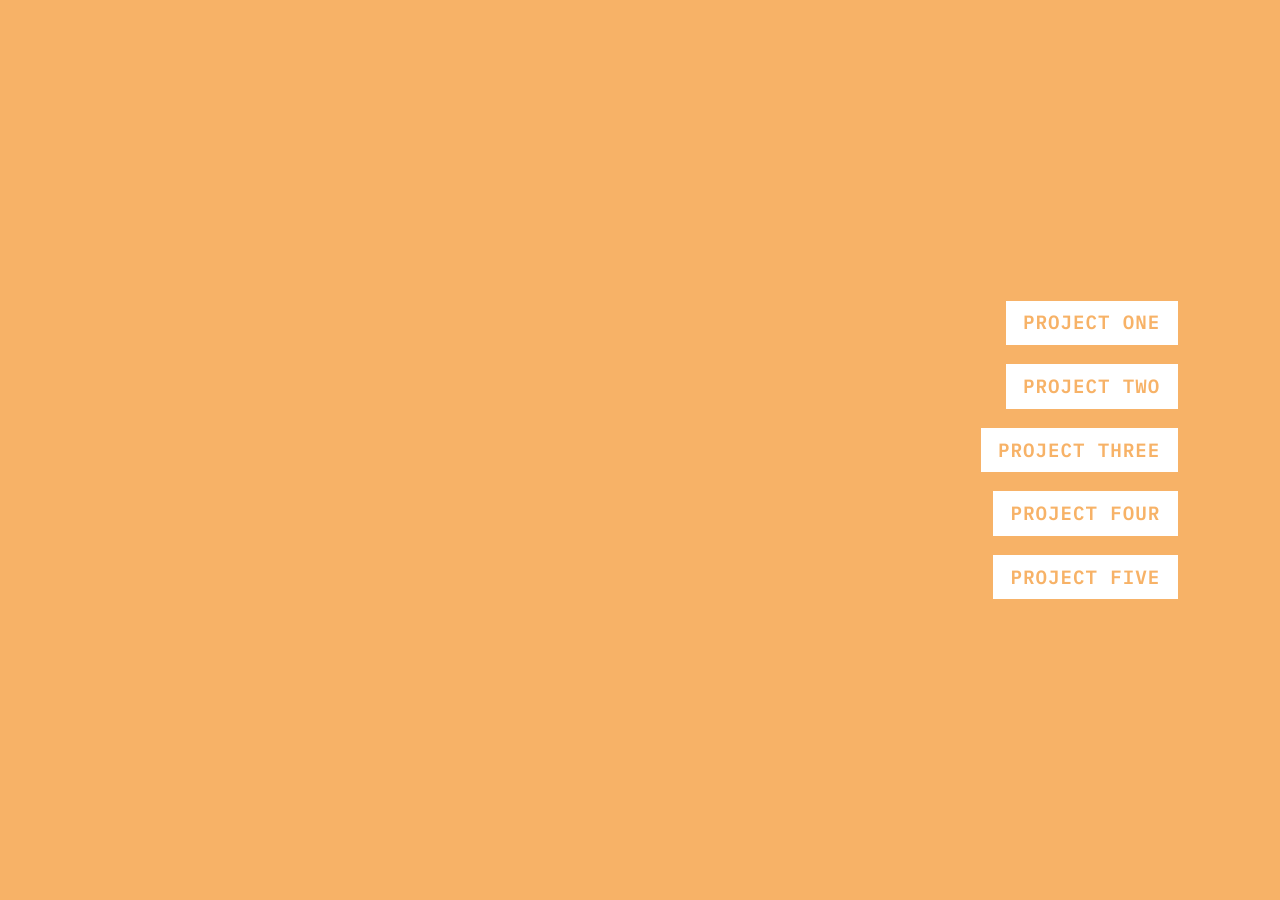
==== index.html @ 081c4070 "Update index.html" ====
<!DOCTYPE html>
<html lang="en">
<head>
  <meta charset="UTF-8" />
  <meta name="viewport" content="width=device-width, initial-scale=1.0" />
  <title>Architecture Portfolio</title>
  <link rel="stylesheet" href="style.css" />
</head>
<body>
  <div class="grain"></div>
  <div class="grain"></div>
  
  <div class="projects">
    <div class="project" data-img="projects/project1.jpg" data-url="project1.html">Project One</div>
    <div class="project" data-img="projects/project2.jpg" data-url="project2.html">Project Two</div>
    <div class="project" data-img="projects/project3.jpg" data-url="project3.html">Project Three</div>
    <div class="project" data-img="projects/project4.jpg" data-url="project4.html">Project Four</div>
    <div class="project" data-img="projects/project5.jpg" data-url="project5.html">Project Five</div>
  </div>

  <img id="preview" class="hidden" />

  <script src="script.js"></script>
</body>
</html>
---- style.css ----
@import url('https://fonts.googleapis.com/css2?family=IBM+Plex+Mono:wght@600&display=swap');

body {
  margin: 0;
  padding: 0;
  background: #F7B267;
  color: #fff;
  font-family: 'IBM Plex Mono', monospace;
  height: 100vh;
  display: flex;
  align-items: center;
  justify-content: flex-end;
  overflow: hidden;
  position: relative;
}


/* Subtle architectural grid overlay */
.grid {
  position: absolute;
  top: 0;
  left: 0;
  width: 100%;
  height: 100%;
  z-index: 0; /* stays behind everything */
  background-image:
    linear-gradient(to right, rgba(0, 110, 255, 0.15) 1px, transparent 1px),
    linear-gradient(to bottom, rgba(0, 110, 255, 0.15) 1px, transparent 1px);
  background-size: 60px 60px; /* grid spacing */
  pointer-events: none; /* don’t block clicks */
  background-image:
  linear-gradient(to right, rgba(0, 110, 255, 0.15) 1px, transparent 1px),
  linear-gradient(to bottom, rgba(0, 110, 255, 0.15) 1px, transparent 1px),
  linear-gradient(to right, rgba(0, 110, 255, 0.25) 1px, transparent 50px),
  linear-gradient(to bottom, rgba(0, 110, 255, 0.25) 1px, transparent 50px);
background-size: 60px 60px, 60px 60px, 300px 300px, 300px 300px;
}


/* Subtle grain */
.grain {
  pointer-events: none;
  position: absolute;
  top: 0;
  left: 0;
  width: 100%;
  height: 100%;
  background-image: url("https://www.transparenttextures.com/patterns/noise.png");
  opacity: 0.50;
  z-index: 0;
}

/* Right-aligned project list */
.projects {
  position: relative;
  display: flex;
  flex-direction: column;
  align-items: flex-end;
  gap: 1.2rem;
  padding-right: 8vw;
  z-index: 1;
}

/* Default: white box around each project */
.project {
  font-size: 1.5vw;
  font-weight: 600;
  text-transform: uppercase;
  color: #F7B267;
  background: white;
  border: 2px solid white;
  letter-spacing: 0.05em;
  padding: 0.4em 0.8em;
  transition: all 0.25s ease;
  cursor: pointer;
  -webkit-font-smoothing: none;
  text-rendering: geometricPrecision;
}

/* Hover: remove box, invert colors */
.project:hover {
  background: transparent;
  color: white;
  border-color: transparent;
}

/* Shared preview image (rotates on hover) */
#preview {
  position: fixed;
  bottom: 8vh;
  left: 8vw;
  width: 350px;
  height: auto;
  pointer-events: none;
  border-radius: 8px;
  opacity: 0;
  transition: opacity 0.5s ease, transform 0.4s ease;
  box-shadow: 0 0 20px rgba(0,0,0,0.25);
}

.hidden {
  display: none;
}

/* Smooth fade-in for each line */
.project {
  opacity: 0;
  animation: fadeIn 0.8s ease forwards;
}
.project:nth-child(1) { animation-delay: 0.2s; }
.project:nth-child(2) { animation-delay: 0.4s; }
.project:nth-child(3) { animation-delay: 0.6s; }
.project:nth-child(4) { animation-delay: 0.8s; }
.project:nth-child(5) { animation-delay: 1s; }

@keyframes fadeIn {
  to { opacity: 1; }
}
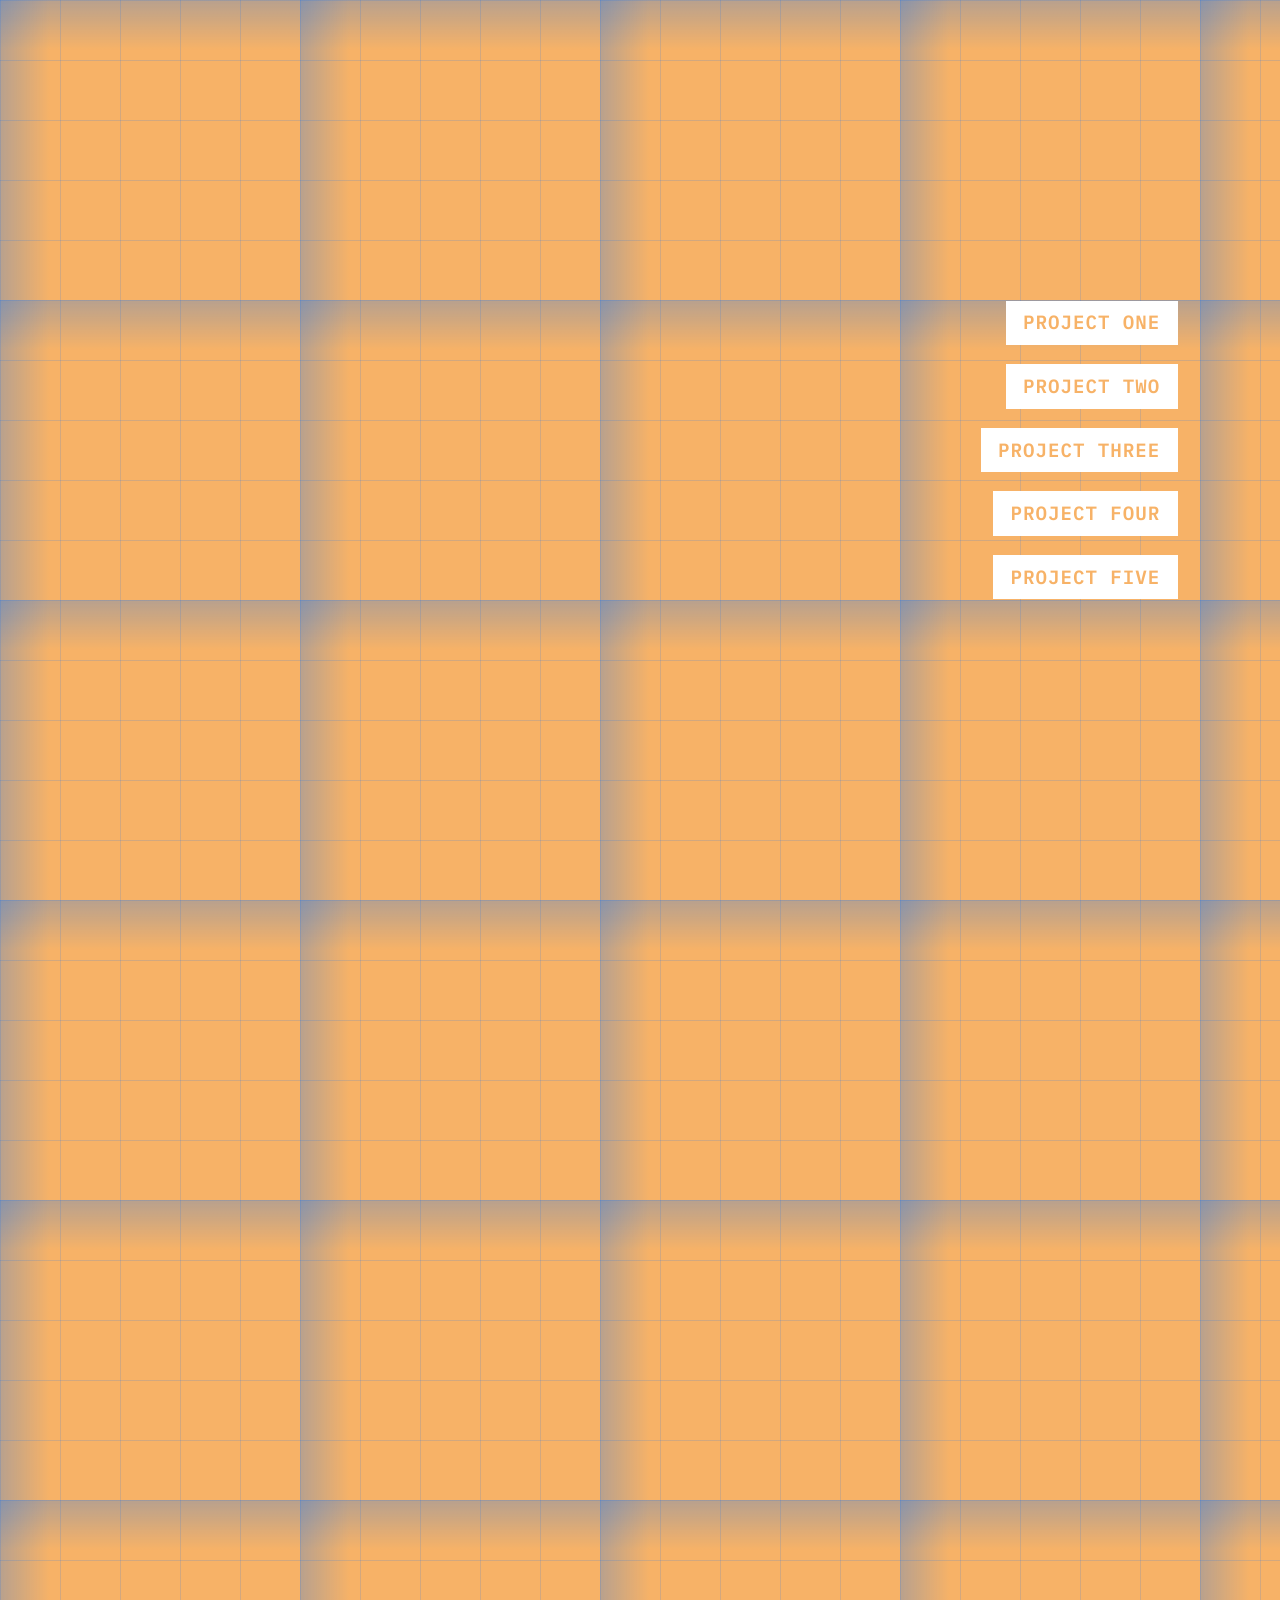
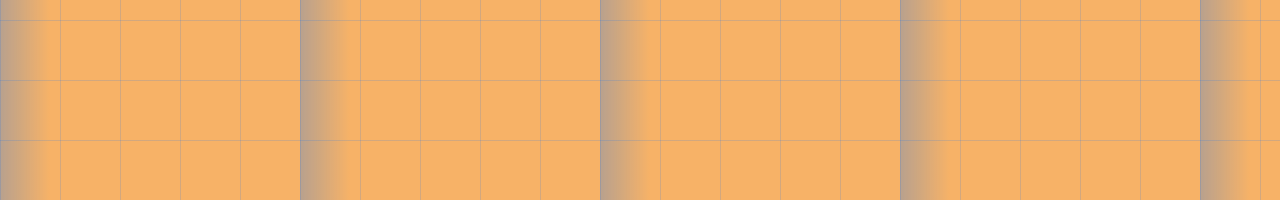
==== commit 0a42009d: "Update index.html" ====
--- a/index.html
+++ b/index.html
@@ -7,9 +7,13 @@
   <link rel="stylesheet" href="style.css" />
 </head>
 <body>
+  <!-- Blue grid background -->
+  <div class="grid"></div>
+
+  <!-- Subtle grain texture -->
   <div class="grain"></div>
-  <div class="grain"></div>
-  
+
+  <!-- Project list -->
   <div class="projects">
     <div class="project" data-img="projects/project1.jpg" data-url="project1.html">Project One</div>
     <div class="project" data-img="projects/project2.jpg" data-url="project2.html">Project Two</div>
@@ -18,6 +22,7 @@
     <div class="project" data-img="projects/project5.jpg" data-url="project5.html">Project Five</div>
   </div>
 
+  <!-- Preview image (changes on hover) -->
   <img id="preview" class="hidden" />
 
   <script src="script.js"></script>
--- a/style.css
+++ b/style.css
@@ -16,28 +16,6 @@
 }
 
 
-/* Subtle architectural grid overlay */
-.grid {
-  position: absolute;
-  top: 0;
-  left: 0;
-  width: 100%;
-  height: 100%;
-  z-index: 0; /* stays behind everything */
-  background-image:
-    linear-gradient(to right, rgba(0, 110, 255, 0.15) 1px, transparent 1px),
-    linear-gradient(to bottom, rgba(0, 110, 255, 0.15) 1px, transparent 1px);
-  background-size: 60px 60px; /* grid spacing */
-  pointer-events: none; /* don’t block clicks */
-  background-image:
-  linear-gradient(to right, rgba(0, 110, 255, 0.15) 1px, transparent 1px),
-  linear-gradient(to bottom, rgba(0, 110, 255, 0.15) 1px, transparent 1px),
-  linear-gradient(to right, rgba(0, 110, 255, 0.25) 1px, transparent 50px),
-  linear-gradient(to bottom, rgba(0, 110, 255, 0.25) 1px, transparent 50px);
-background-size: 60px 60px, 60px 60px, 300px 300px, 300px 300px;
-}
-
-
 /* Subtle grain */
 .grain {
   pointer-events: none;
@@ -50,6 +28,41 @@
   opacity: 0.50;
   z-index: 0;
 }
+
+/* Architectural blue grid with fade + drift animation */
+.grid {
+  position: absolute;
+  top: 0;
+  left: 0;
+  width: 200%;
+  height: 200%;
+  z-index: 0;
+  pointer-events: none;
+  opacity: 0;
+  background-image:
+    linear-gradient(to right, rgba(0, 110, 255, 0.15) 1px, transparent 1px),
+    linear-gradient(to bottom, rgba(0, 110, 255, 0.15) 1px, transparent 1px),
+    linear-gradient(to right, rgba(0, 110, 255, 0.25) 1px, transparent 50px),
+    linear-gradient(to bottom, rgba(0, 110, 255, 0.25) 1px, transparent 50px);
+  background-size: 60px 60px, 60px 60px, 300px 300px, 300px 300px;
+  animation:
+    gridFadeIn 1.8s ease forwards,
+    gridDrift 40s linear infinite;
+}
+
+/* Fade in the grid */
+@keyframes gridFadeIn {
+  from { opacity: 0; }
+  to { opacity: 1; }
+}
+
+/* Slow diagonal drift motion */
+@keyframes gridDrift {
+  0% { transform: translate(0, 0); }
+  100% { transform: translate(-100px, -100px); }
+}
+
+
 
 /* Right-aligned project list */
 .projects {
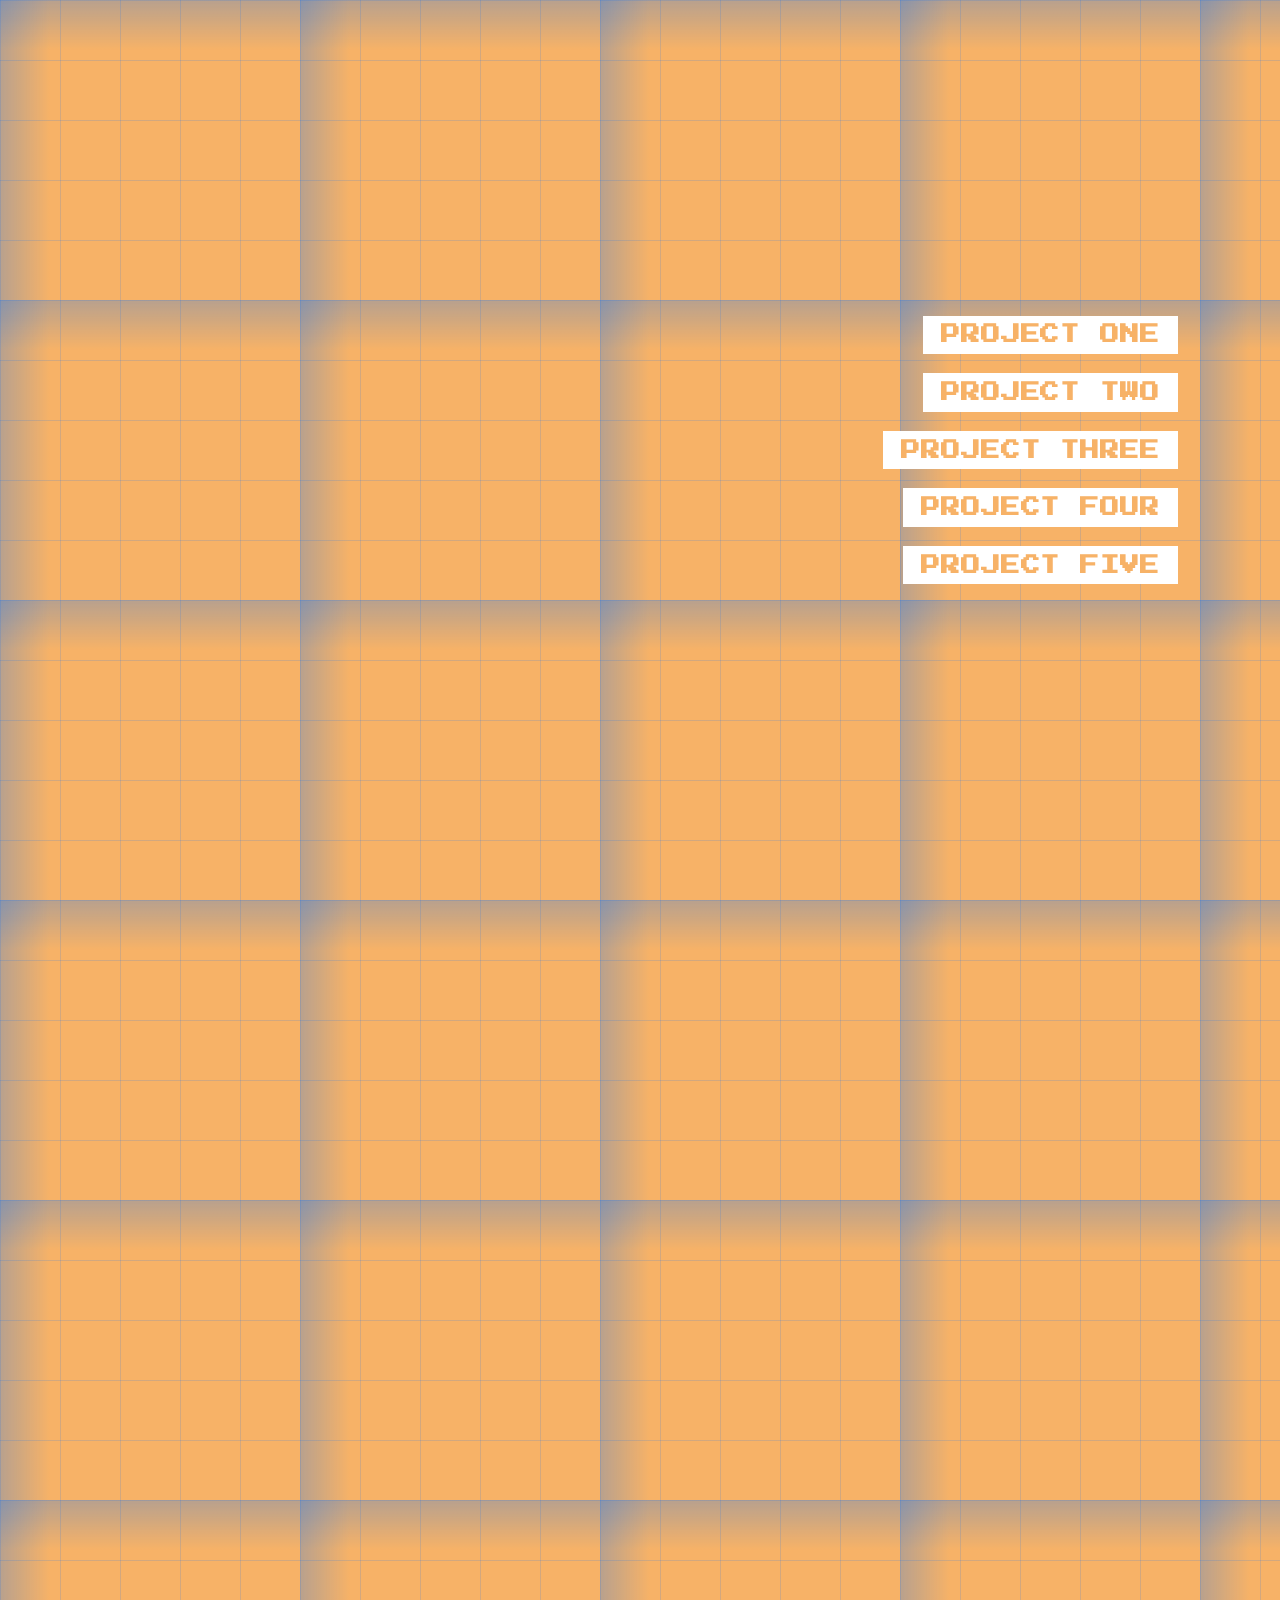
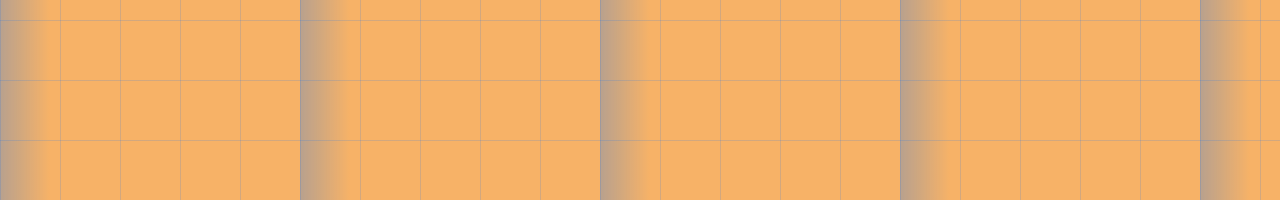
==== commit ae1eea84: "Update index.html" ====
--- a/index.html
+++ b/index.html
@@ -4,17 +4,25 @@
   <meta charset="UTF-8" />
   <meta name="viewport" content="width=device-width, initial-scale=1.0" />
   <title>Architecture Portfolio</title>
+
+  <!-- ✅ Use correct rel and add favicon fallback -->
   <link rel="stylesheet" href="style.css" />
+  <link rel="icon" href="favicon.ico" type="image/x-icon" />
+
+  <!-- ✅ Preconnect to improve Google Fonts loading -->
+  <link rel="preconnect" href="https://fonts.googleapis.com">
+  <link rel="preconnect" href="https://fonts.gstatic.com" crossorigin>
 </head>
+
 <body>
-  <!-- Blue grid background -->
-  <div class="grid"></div>
+  <!-- 🟦 Blue grid background (drifting + draggable) -->
+  <div class="grid" id="grid"></div>
 
-  <!-- Subtle grain texture -->
+  <!-- 🌾 Subtle grain overlay -->
   <div class="grain"></div>
 
-  <!-- Project list -->
-  <div class="projects">
+  <!-- 🧱 Project list -->
+  <div class="projects" role="navigation" aria-label="Project links">
     <div class="project" data-img="projects/project1.jpg" data-url="project1.html">Project One</div>
     <div class="project" data-img="projects/project2.jpg" data-url="project2.html">Project Two</div>
     <div class="project" data-img="projects/project3.jpg" data-url="project3.html">Project Three</div>
@@ -22,9 +30,10 @@
     <div class="project" data-img="projects/project5.jpg" data-url="project5.html">Project Five</div>
   </div>
 
-  <!-- Preview image (changes on hover) -->
-  <img id="preview" class="hidden" />
+  <!-- 🖼️ Shared preview image -->
+  <img id="preview" class="hidden" alt="Project preview" />
 
+  <!-- ✅ Script at end for faster page load -->
   <script src="script.js"></script>
 </body>
 </html>
--- a/style.css
+++ b/style.css
@@ -1,44 +1,37 @@
+/* === Retro Pixel Architecture Portfolio Styles === */
 
-@import url('https://fonts.googleapis.com/css2?family=IBM+Plex+Mono:wght@600&display=swap');
+/* 🎮 Import retro video game font */
+@import url('https://fonts.googleapis.com/css2?family=Press+Start+2P&display=swap');
 
 body {
   margin: 0;
   padding: 0;
   background: #F7B267;
   color: #fff;
-  font-family: 'IBM Plex Mono', monospace;
+  font-family: 'Press Start 2P', monospace;
   height: 100vh;
   display: flex;
   align-items: center;
   justify-content: flex-end;
   overflow: hidden;
   position: relative;
+  -webkit-font-smoothing: none;
+  -moz-osx-font-smoothing: grayscale;
+  image-rendering: pixelated;
 }
 
-
-/* Subtle grain */
-.grain {
-  pointer-events: none;
-  position: absolute;
-  top: 0;
-  left: 0;
-  width: 100%;
-  height: 100%;
-  background-image: url("https://www.transparenttextures.com/patterns/noise.png");
-  opacity: 0.50;
-  z-index: 0;
-}
-
-/* Architectural blue grid with fade + drift animation */
+/* 🟦 Architectural blue grid with fade + drift animation */
 .grid {
   position: absolute;
   top: 0;
   left: 0;
   width: 200%;
   height: 200%;
-  z-index: 0;
+  z-index: -1; /* sits behind everything */
   pointer-events: none;
   opacity: 0;
+  cursor: grab;
+  transition: transform 0.05s ease-out;
   background-image:
     linear-gradient(to right, rgba(0, 110, 255, 0.15) 1px, transparent 1px),
     linear-gradient(to bottom, rgba(0, 110, 255, 0.15) 1px, transparent 1px),
@@ -47,7 +40,7 @@
   background-size: 60px 60px, 60px 60px, 300px 300px, 300px 300px;
   animation:
     gridFadeIn 1.8s ease forwards,
-    gridDrift 40s linear infinite;
+    gridDrift 28s linear infinite;
 }
 
 /* Fade in the grid */
@@ -62,9 +55,20 @@
   100% { transform: translate(-100px, -100px); }
 }
 
+/* 🎞️ Subtle grain texture overlay */
+.grain {
+  pointer-events: none;
+  position: absolute;
+  top: 0;
+  left: 0;
+  width: 100%;
+  height: 100%;
+  background-image: url("https://www.transparenttextures.com/patterns/noise.png");
+  opacity: 0.5;
+  z-index: 0;
+}
 
-
-/* Right-aligned project list */
+/* 🧱 Right-aligned project list */
 .projects {
   position: relative;
   display: flex;
@@ -75,7 +79,7 @@
   z-index: 1;
 }
 
-/* Default: white box around each project */
+/* 📦 Default: white box around each project */
 .project {
   font-size: 1.5vw;
   font-weight: 600;
@@ -87,18 +91,16 @@
   padding: 0.4em 0.8em;
   transition: all 0.25s ease;
   cursor: pointer;
-  -webkit-font-smoothing: none;
-  text-rendering: geometricPrecision;
 }
 
-/* Hover: remove box, invert colors */
+/* 🔁 Hover: remove box, invert colors */
 .project:hover {
   background: transparent;
   color: white;
   border-color: transparent;
 }
 
-/* Shared preview image (rotates on hover) */
+/* 🖼️ Shared preview image (rotates on hover) */
 #preview {
   position: fixed;
   bottom: 8vh;
@@ -109,14 +111,14 @@
   border-radius: 8px;
   opacity: 0;
   transition: opacity 0.5s ease, transform 0.4s ease;
-  box-shadow: 0 0 20px rgba(0,0,0,0.25);
+  box-shadow: 0 0 20px rgba(0, 0, 0, 0.25);
 }
 
 .hidden {
   display: none;
 }
 
-/* Smooth fade-in for each line */
+/* ✨ Smooth fade-in for each line */
 .project {
   opacity: 0;
   animation: fadeIn 0.8s ease forwards;
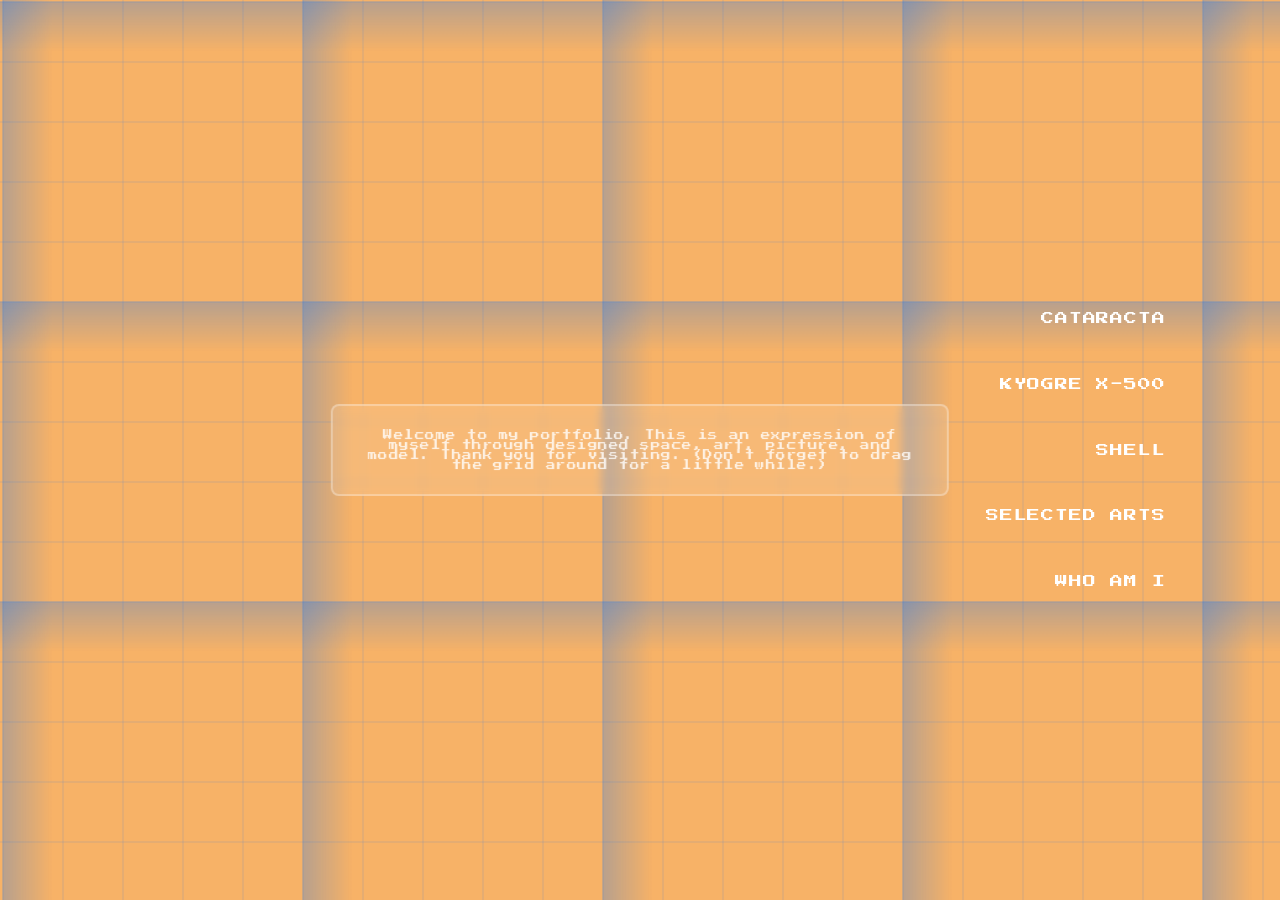
==== commit cd93220d: "Update index.html" ====
--- a/index.html
+++ b/index.html
@@ -5,35 +5,91 @@
   <meta name="viewport" content="width=device-width, initial-scale=1.0" />
   <title>Architecture Portfolio</title>
 
-  <!-- ✅ Use correct rel and add favicon fallback -->
   <link rel="stylesheet" href="style.css" />
   <link rel="icon" href="favicon.ico" type="image/x-icon" />
 
-  <!-- ✅ Preconnect to improve Google Fonts loading -->
   <link rel="preconnect" href="https://fonts.googleapis.com">
   <link rel="preconnect" href="https://fonts.gstatic.com" crossorigin>
+
+  <style>
+    /* Remove link underline and preserve text style */
+    a.project {
+      text-decoration: none;
+      color: inherit;
+    }
+
+    /* Keep hover logic consistent */
+    a.project:hover {
+      text-decoration: none;
+    }
+  </style>
 </head>
 
 <body>
-  <!-- 🟦 Blue grid background (drifting + draggable) -->
+  <!-- 🟦 Drifting Grid Background -->
   <div class="grid" id="grid"></div>
 
-  <!-- 🌾 Subtle grain overlay -->
+  <!-- 🌾 Grain Overlay -->
   <div class="grain"></div>
 
-  <!-- 🧱 Project list -->
+  <!-- 🧱 Project List -->
   <div class="projects" role="navigation" aria-label="Project links">
-    <div class="project" data-img="projects/project1.jpg" data-url="project1.html">Project One</div>
-    <div class="project" data-img="projects/project2.jpg" data-url="project2.html">Project Two</div>
-    <div class="project" data-img="projects/project3.jpg" data-url="project3.html">Project Three</div>
-    <div class="project" data-img="projects/project4.jpg" data-url="project4.html">Project Four</div>
-    <div class="project" data-img="projects/project5.jpg" data-url="project5.html">Project Five</div>
+    <a 
+      href="projects/cataracta.html"
+      class="project" 
+      data-bg="gray" 
+      data-url="projects/cataracta.html"
+      data-grid="#00FF88"
+      data-text="Cataracta - form driving sustainable design, massing creates cataracta, or waterfalls.">
+      CATARACTA
+    </a>
+
+    <a 
+      href="projects/kyogre.html"
+      class="project" 
+      data-bg="#1A1A1A" 
+      data-grid="#F7B267"
+      data-text="Kyogre X-500 — a speculative archigram inspired machine which floats within the Pacific Ocean.">
+      KYOGRE X-500
+    </a>
+
+    <a 
+      href="projects/shell.html"
+      class="project" 
+      data-bg="#001133" 
+      data-grid="#FFFFFF"
+      data-text="Shell — A study on metabolism and details. Arrayed forms create depth of space.">
+      SHELL
+    </a>
+
+    <a 
+      href="projects/selected-arts.html"
+      class="project" 
+      data-bg="#ba3c3c" 
+      data-grid="#1F0318"
+      data-text="Selected Arts — explorations across mediums, photo, collage, drawing, etc.">
+      SELECTED ARTS
+    </a>
+
+    <a 
+      href="projects/whoami.html"
+      class="project" 
+      data-bg="#FFC0CB" 
+      data-grid="#000000"
+      data-text="Who Am I — just somone inspired by art, theory, and architecture.">
+      WHO AM I
+    </a>
   </div>
 
-  <!-- 🖼️ Shared preview image -->
-  <img id="preview" class="hidden" alt="Project preview" />
+  <!-- 📝 Floating Text Box -->
+  <div class="intro-box" id="intro-box">
+    <p>
+      Welcome to my portfolio. This is an expression of myself through designed space, art, picture, and model. 
+      Thank you for visiting. (Don't forget to drag the grid around for a little while.)
+    </p>
+  </div>
 
-  <!-- ✅ Script at end for faster page load -->
+  <!-- ✅ Script link at bottom -->
   <script src="script.js"></script>
 </body>
 </html>
--- a/style.css
+++ b/style.css
@@ -1,6 +1,3 @@
-/* === Retro Pixel Architecture Portfolio Styles === */
-
-/* 🎮 Import retro video game font */
 @import url('https://fonts.googleapis.com/css2?family=Press+Start+2P&display=swap');
 
 body {
@@ -15,47 +12,10 @@
   justify-content: flex-end;
   overflow: hidden;
   position: relative;
-  -webkit-font-smoothing: none;
-  -moz-osx-font-smoothing: grayscale;
-  image-rendering: pixelated;
+  transition: background 0.8s ease;
 }
 
-/* 🟦 Architectural blue grid with fade + drift animation */
-.grid {
-  position: absolute;
-  top: 0;
-  left: 0;
-  width: 200%;
-  height: 200%;
-  z-index: -1; /* sits behind everything */
-  pointer-events: none;
-  opacity: 0;
-  cursor: grab;
-  transition: transform 0.05s ease-out;
-  background-image:
-    linear-gradient(to right, rgba(0, 110, 255, 0.15) 1px, transparent 1px),
-    linear-gradient(to bottom, rgba(0, 110, 255, 0.15) 1px, transparent 1px),
-    linear-gradient(to right, rgba(0, 110, 255, 0.25) 1px, transparent 50px),
-    linear-gradient(to bottom, rgba(0, 110, 255, 0.25) 1px, transparent 50px);
-  background-size: 60px 60px, 60px 60px, 300px 300px, 300px 300px;
-  animation:
-    gridFadeIn 1.8s ease forwards,
-    gridDrift 28s linear infinite;
-}
-
-/* Fade in the grid */
-@keyframes gridFadeIn {
-  from { opacity: 0; }
-  to { opacity: 1; }
-}
-
-/* Slow diagonal drift motion */
-@keyframes gridDrift {
-  0% { transform: translate(0, 0); }
-  100% { transform: translate(-100px, -100px); }
-}
-
-/* 🎞️ Subtle grain texture overlay */
+/* Grain texture */
 .grain {
   pointer-events: none;
   position: absolute;
@@ -68,61 +28,61 @@
   z-index: 0;
 }
 
-/* 🧱 Right-aligned project list */
+/* Grid background */
+.grid {
+  position: absolute;
+  top: 0;
+  left: 0;
+  width: 100%;
+  height: 100%;
+  z-index: 0;
+  pointer-events: auto;
+  cursor: grab;
+  opacity: 0;
+  background-image:
+    linear-gradient(to right, rgba(0, 110, 255, 0.15) 1px, transparent 1px),
+    linear-gradient(to bottom, rgba(0, 110, 255, 0.15) 1px, transparent 1px),
+    linear-gradient(to right, rgba(0, 110, 255, 0.25) 1px, transparent 50px),
+    linear-gradient(to bottom, rgba(0, 110, 255, 0.25) 1px, transparent 50px);
+  background-size: 60px 60px, 60px 60px, 300px 300px, 300px 300px;
+  background-repeat: repeat;
+  animation: gridFadeIn 1.8s ease forwards;
+  transition: background-position 0.05s ease-out, background-image 0.5s ease;
+  will-change: background-position;
+}
+
+@keyframes gridFadeIn {
+  from { opacity: 0; }
+  to { opacity: 1; }
+}
+
+/* Project list (right aligned) */
 .projects {
   position: relative;
   display: flex;
   flex-direction: column;
   align-items: flex-end;
-  gap: 1.2rem;
+  gap: 2.4em;
   padding-right: 8vw;
   z-index: 1;
 }
 
-/* 📦 Default: white box around each project */
+/* Project names */
 .project {
-  font-size: 1.5vw;
-  font-weight: 600;
+  position: relative;
+  font-size: 1vw;
   text-transform: uppercase;
-  color: #F7B267;
-  background: white;
-  border: 2px solid white;
-  letter-spacing: 0.05em;
+  color: white;
+  background: transparent;
+  letter-spacing: 0.05rem;
   padding: 0.4em 0.8em;
-  transition: all 0.25s ease;
   cursor: pointer;
+  opacity: 0;
+  transition: all 0.4s ease;
+  animation: fadeIn 0.8s ease forwards;
+  border: 2px solid transparent;
 }
 
-/* 🔁 Hover: remove box, invert colors */
-.project:hover {
-  background: transparent;
-  color: white;
-  border-color: transparent;
-}
-
-/* 🖼️ Shared preview image (rotates on hover) */
-#preview {
-  position: fixed;
-  bottom: 8vh;
-  left: 8vw;
-  width: 350px;
-  height: auto;
-  pointer-events: none;
-  border-radius: 8px;
-  opacity: 0;
-  transition: opacity 0.5s ease, transform 0.4s ease;
-  box-shadow: 0 0 20px rgba(0, 0, 0, 0.25);
-}
-
-.hidden {
-  display: none;
-}
-
-/* ✨ Smooth fade-in for each line */
-.project {
-  opacity: 0;
-  animation: fadeIn 0.8s ease forwards;
-}
 .project:nth-child(1) { animation-delay: 0.2s; }
 .project:nth-child(2) { animation-delay: 0.4s; }
 .project:nth-child(3) { animation-delay: 0.6s; }
@@ -130,5 +90,47 @@
 .project:nth-child(5) { animation-delay: 1s; }
 
 @keyframes fadeIn {
+  from { opacity: 0; }
   to { opacity: 1; }
 }
+
+/* White hover box + dynamic color text */
+.project::before {
+  content: "";
+  position: absolute;
+  inset: 0;
+  background: white;
+  transform: scaleX(0);
+  transform-origin: left;
+  transition: transform 0.4s ease;
+  z-index: -1;
+}
+
+.project:hover::before {
+  transform: scaleX(1);
+}
+
+.project:hover {
+  color: var(--hover-color);
+}
+
+/* Floating text box */
+.intro-box {
+  position: fixed;
+  top: 50%;
+  left: 50%;
+  transform: translate(-50%, -50%);
+  width: 45%;
+  max-width: 600px;
+  text-align: center;
+  background: rgba(255, 255, 255, 0.1);
+  color: rgba(255, 255, 255, 0.8);
+  border: 2px solid rgba(255, 255, 255, 0.3);
+  padding: 1.5em 2em;
+  font-size: 0.75vw;
+  letter-spacing: 0.05em;
+  border-radius: 8px;
+  z-index: 2;
+  transition: color 0.4s ease, border-color 0.4s ease, background 0.6s ease;
+  backdrop-filter: blur(5px);
+}
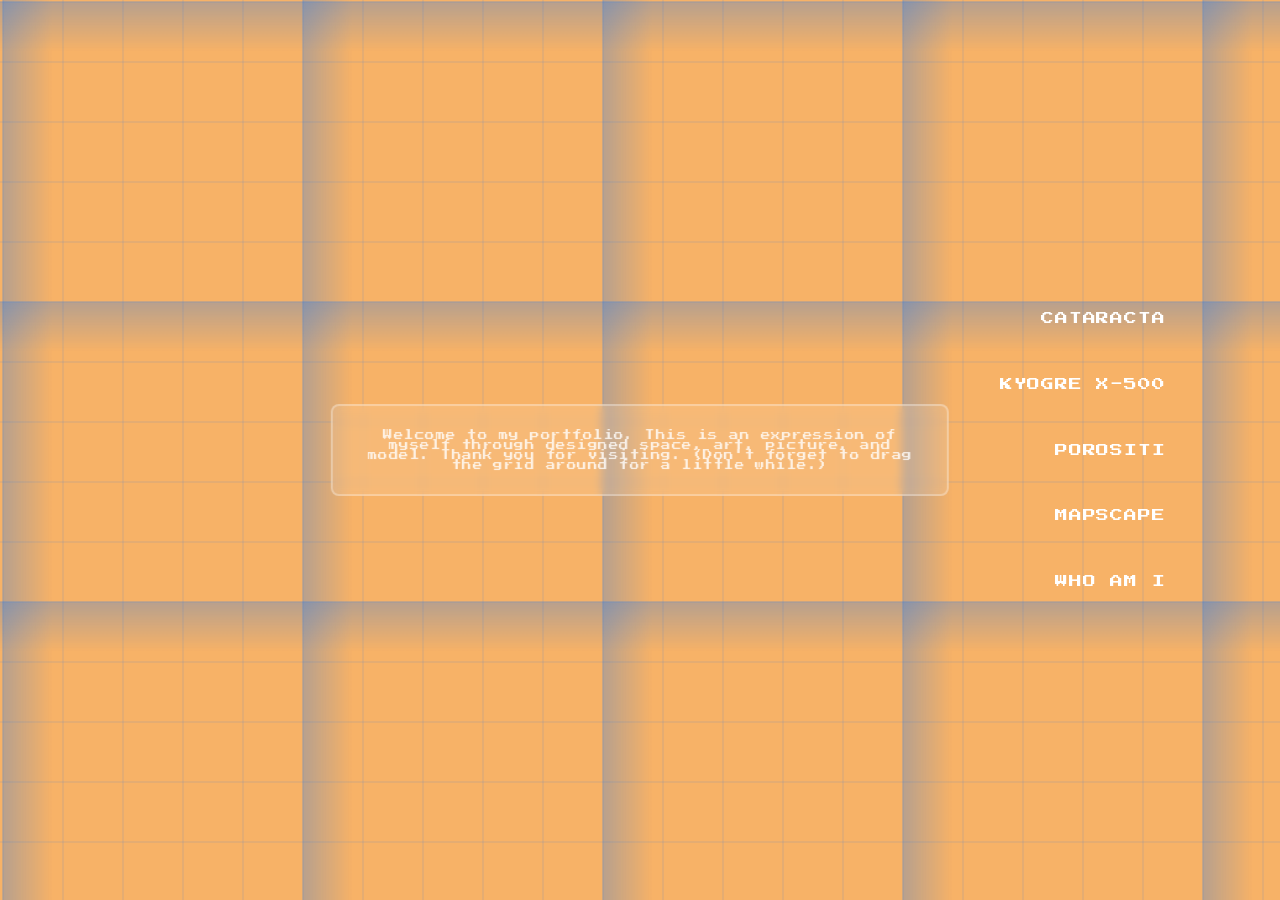
==== commit 9bbc1f8a: "Update index.html" ====
--- a/index.html
+++ b/index.html
@@ -54,21 +54,23 @@
     </a>
 
     <a 
-      href="projects/shell.html"
+      href="projects/porositi.html"
       class="project" 
       data-bg="#001133" 
       data-grid="#FFFFFF"
-      data-text="Shell — A study on metabolism and details. Arrayed forms create depth of space.">
-      SHELL
+      data-text="Porositi — is a multi functional space that holds a street market, hotel rooms, offices, lab space, a restraunt, and more. It is designed so that its porosity
+      allows for these spaced to be connected in a unique way giving people a better
+      understanding of space. of space.">
+      POROSITI
     </a>
 
     <a 
-      href="projects/selected-arts.html"
+      href="projects/mapscape.html"
       class="project" 
       data-bg="#ba3c3c" 
       data-grid="#1F0318"
       data-text="Selected Arts — explorations across mediums, photo, collage, drawing, etc.">
-      SELECTED ARTS
+      MAPSCAPE
     </a>
 
     <a 
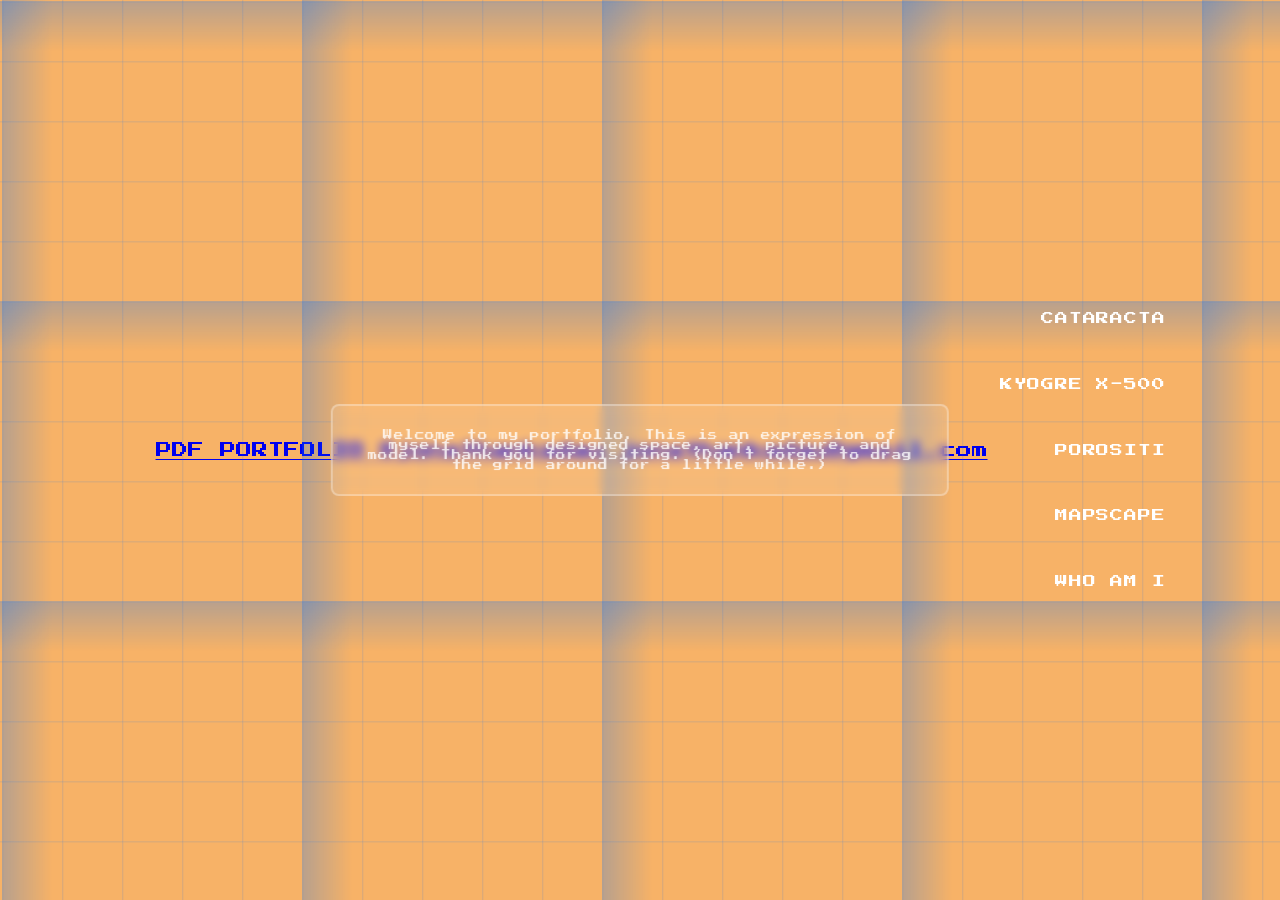
==== commit 43cbd557: "Update index.html" ====
--- a/index.html
+++ b/index.html
@@ -25,6 +25,32 @@
   </style>
 </head>
 
+<!-- 🔻 Footer Links -->
+<div class="site-footer" aria-label="Footer links">
+  <a
+    class="footer-link"
+    href="assets/portfolio2026.pdf"
+    target="_blank"
+    rel="noopener"
+  >
+    PDF PORTFOLIO
+  </a>
+
+  <a
+    class="footer-link"
+    href="https://instagram.com/jonathankadau"
+    target="_blank"
+    rel="noopener"
+  >
+    @jonathankadau
+  </a>
+
+  <a class="footer-link" href="mailto:jonathankadau@gmail.com">
+    jonathankadau@gmail.com
+  </a>
+</div>
+
+  
 <body>
   <!-- 🟦 Drifting Grid Background -->
   <div class="grid" id="grid"></div>
--- a/style.css
+++ b/style.css
@@ -67,6 +67,22 @@
   z-index: 1;
 }
 
+/* Text blocks inside right column */
+.media-text {
+  background: rgba(255,255,255,0.04);
+  border: 2px solid rgba(255,255,255,0.12);
+  border-radius: 12px;
+  padding: 18px 18px 20px 18px;
+}
+
+.media-text p {
+  margin: 0;
+  font-size: 10px;
+  line-height: 1.8;
+  opacity: 0.9;
+}
+
+
 /* Project names */
 .project {
   position: relative;
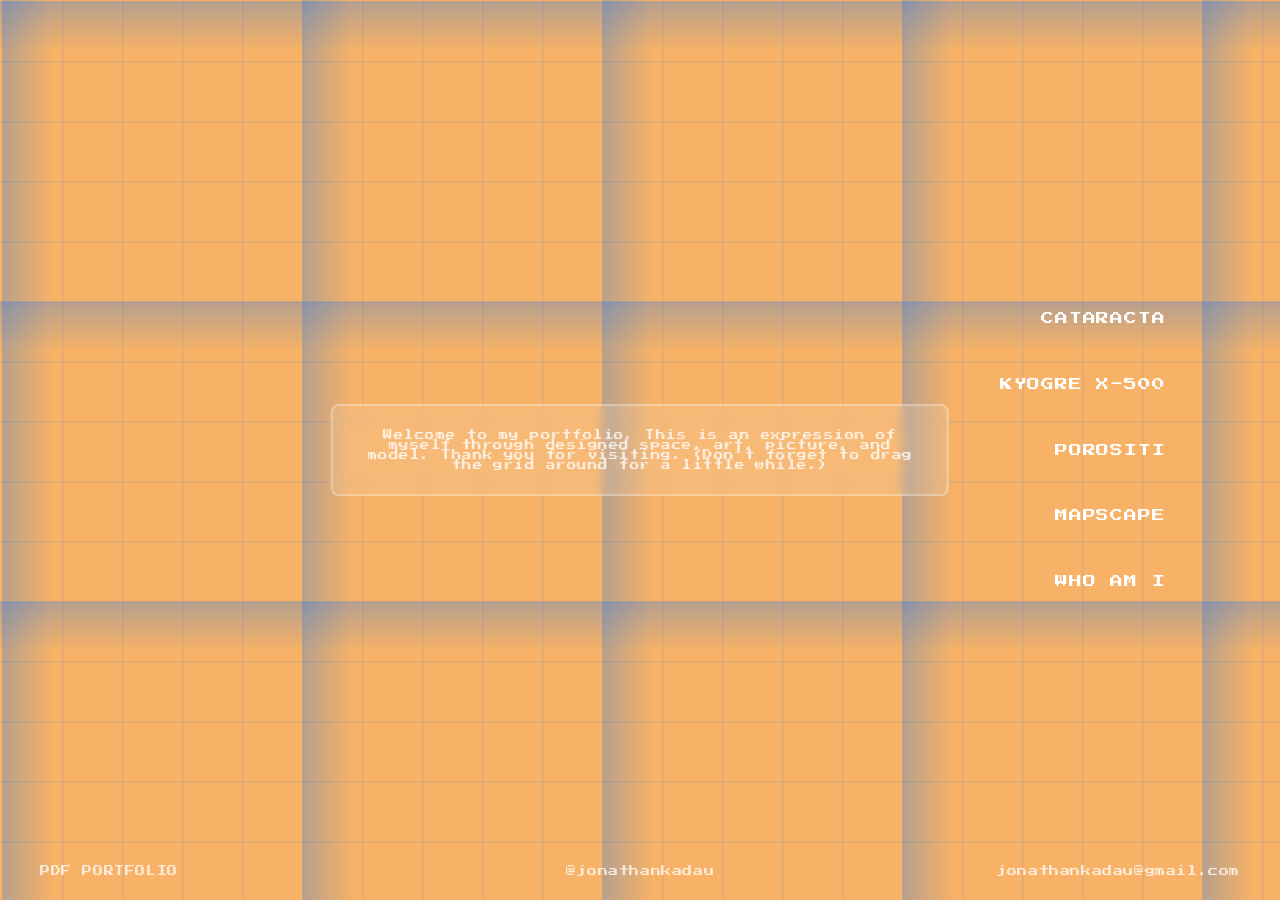
==== commit 4e1d86e8: "Update index.html" ====
--- a/index.html
+++ b/index.html
@@ -29,7 +29,7 @@
 <div class="site-footer" aria-label="Footer links">
   <a
     class="footer-link"
-    href="assets/portfolio2026.pdf"
+    href="assets/portfolio_jonathankadau_spreads.pdf"
     target="_blank"
     rel="noopener"
   >
--- a/style.css
+++ b/style.css
@@ -150,3 +150,54 @@
   transition: color 0.4s ease, border-color 0.4s ease, background 0.6s ease;
   backdrop-filter: blur(5px);
 }
+
+/* -------------------
+   Footer Links (Home)
+------------------- */
+.site-footer {
+  position: fixed;
+  left: 0;
+  right: 0;
+  bottom: 18px;
+  padding: 0 2.5vw;
+  z-index: 5;
+
+  display: grid;
+  grid-template-columns: 1fr 1fr 1fr;
+  align-items: center;
+}
+
+.site-footer .footer-link {
+  font-size: 10px;
+  letter-spacing: 0.06em;
+  color: rgba(255, 255, 255, 0.75);
+  text-decoration: none;
+  padding: 6px 8px;
+  width: fit-content;
+}
+
+/* alignment */
+.site-footer .footer-link:nth-child(1) { justify-self: start; }
+.site-footer .footer-link:nth-child(2) { justify-self: center; }
+.site-footer .footer-link:nth-child(3) { justify-self: end; }
+
+.site-footer .footer-link:hover {
+  color: rgba(255, 255, 255, 1);
+  text-decoration: underline;
+  text-underline-offset: 4px;
+}
+
+/* mobile: stack */
+@media (max-width: 700px) {
+  .site-footer {
+    grid-template-columns: 1fr;
+    gap: 8px;
+    bottom: 14px;
+  }
+
+  .site-footer .footer-link:nth-child(1),
+  .site-footer .footer-link:nth-child(2),
+  .site-footer .footer-link:nth-child(3) {
+    justify-self: center;
+  }
+}
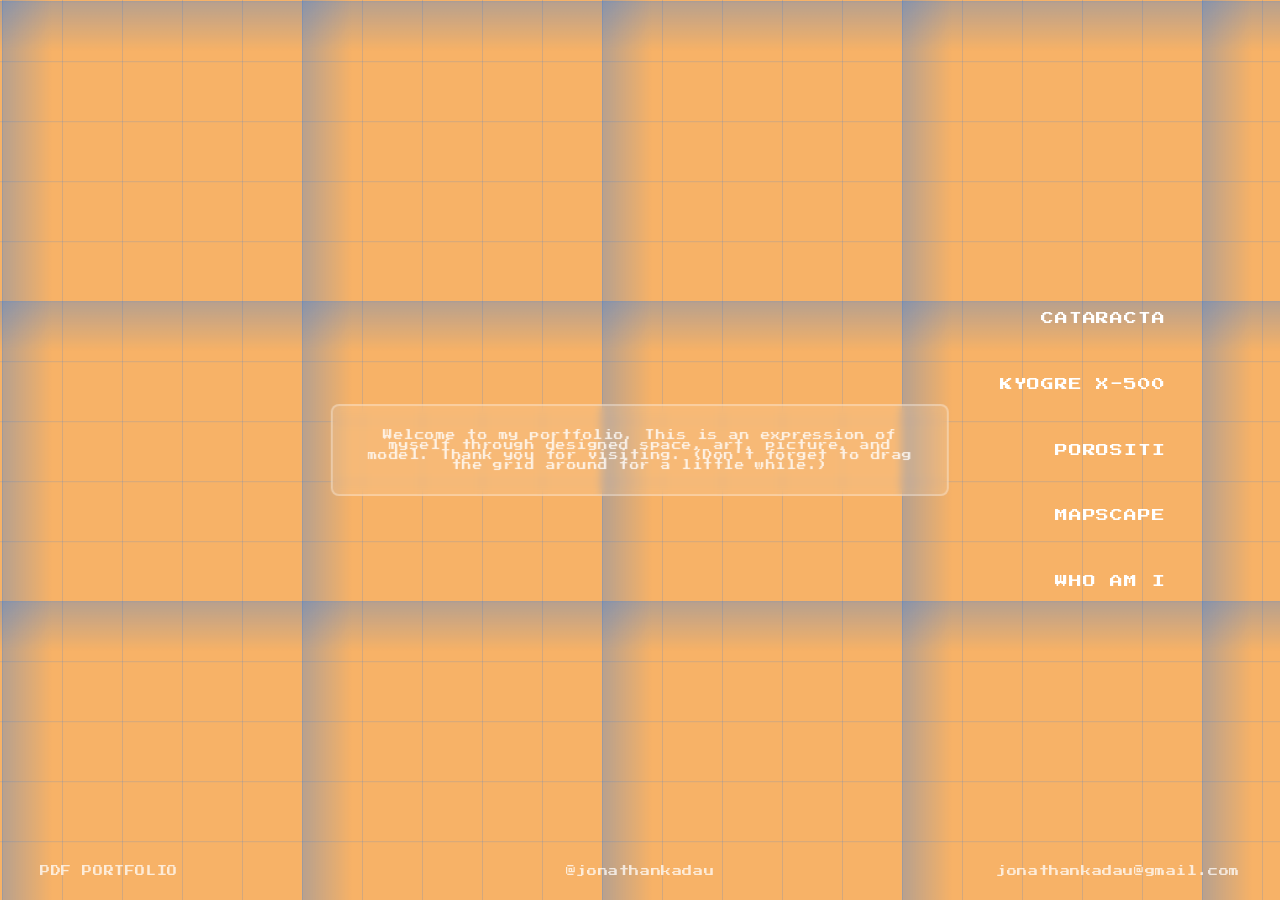
==== commit e294f7e3: "Update index.html" ====
--- a/index.html
+++ b/index.html
@@ -29,7 +29,7 @@
 <div class="site-footer" aria-label="Footer links">
   <a
     class="footer-link"
-    href="assets/portfolio_jonathankadau_spreads.pdf"
+    href="assets/jonathankadau2026.pdf"
     target="_blank"
     rel="noopener"
   >
